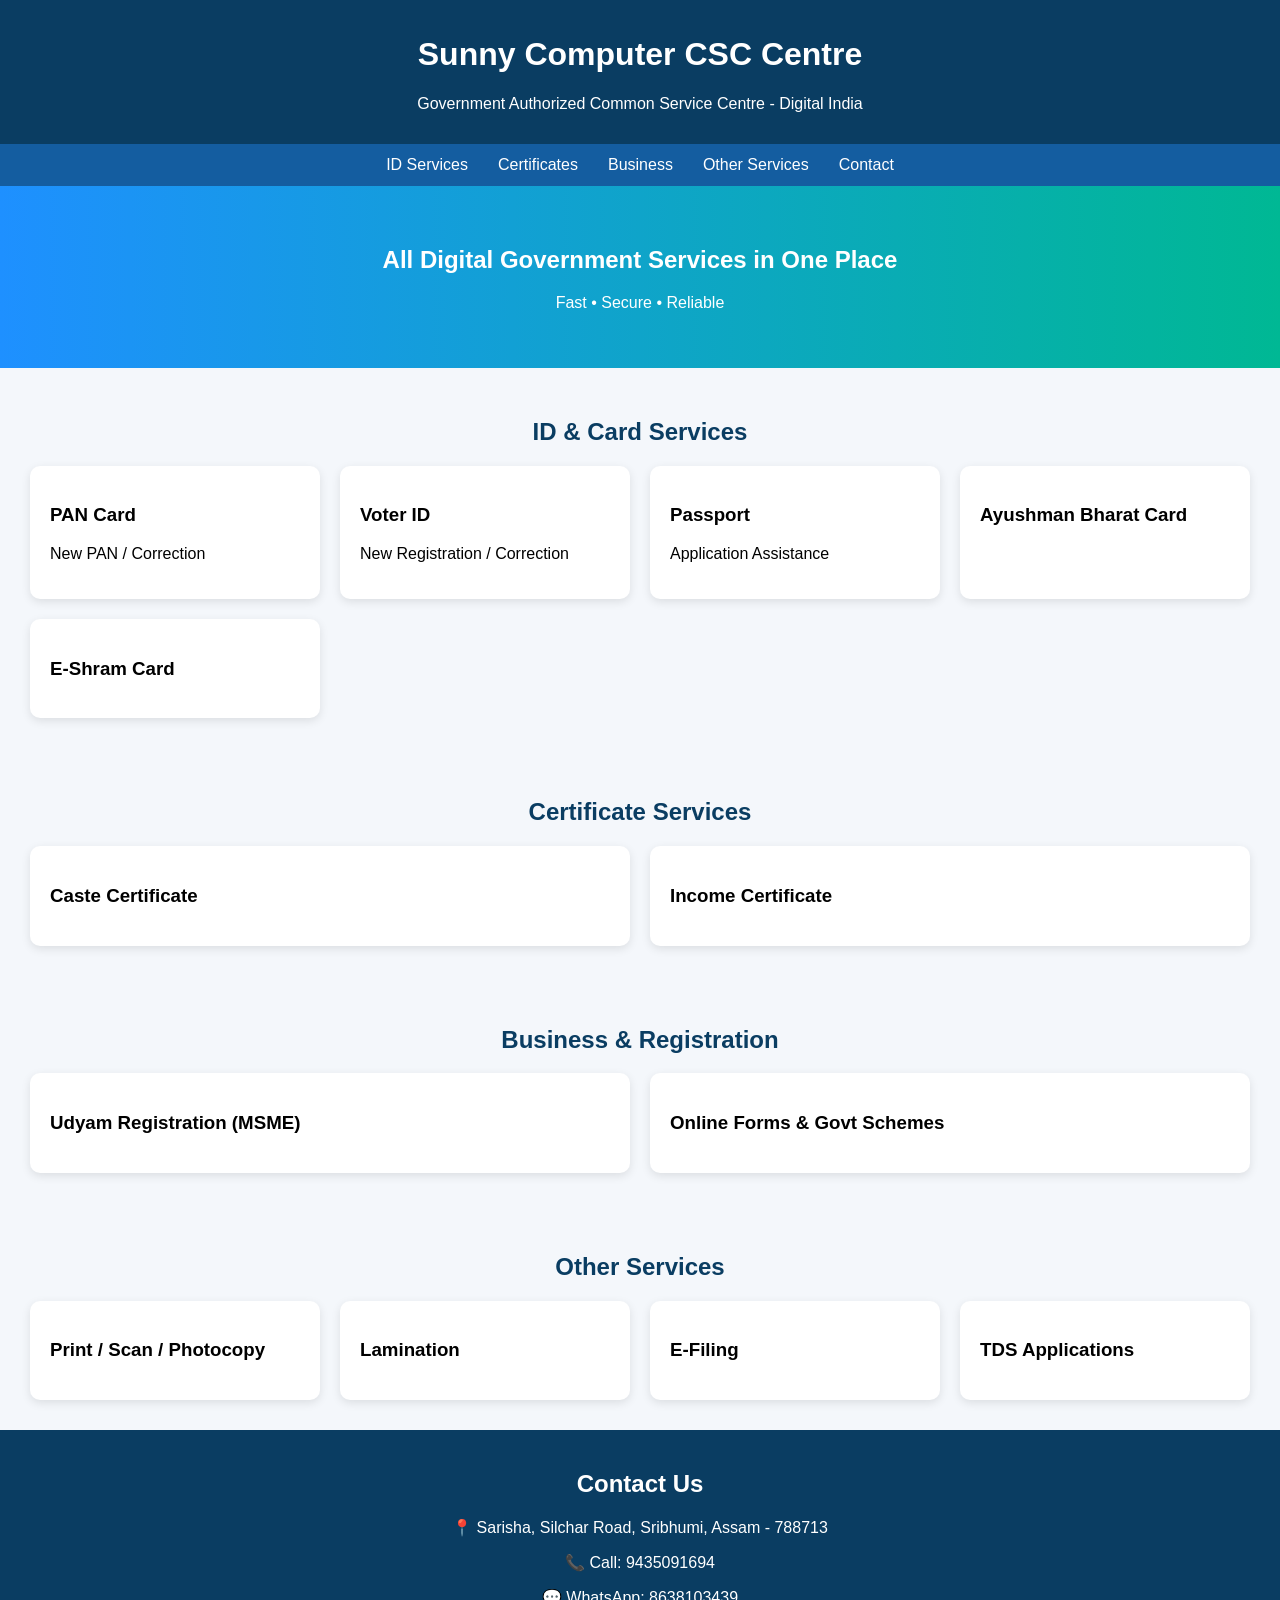
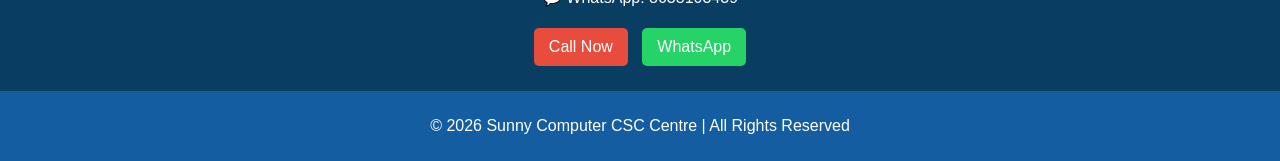
==== index.html @ 50402d17 "Create index.html" ====
<!DOCTYPE html>
<html lang="en">
<head>
<meta charset="UTF-8">
<meta name="viewport" content="width=device-width, initial-scale=1.0">
<title>Sunny Computer CSC Centre</title>

<style>
body {
    margin:0;
    font-family: Arial, sans-serif;
    background:#f4f7fb;
}

/* Header */
header {
    background:#0a3d62;
    color:white;
    text-align:center;
    padding:15px;
}

/* Navbar */
nav {
    background:#145da0;
    display:flex;
    justify-content:center;
    flex-wrap:wrap;
}
nav a {
    color:white;
    padding:12px 15px;
    text-decoration:none;
}
nav a:hover {
    background:#0a3d62;
}

/* Hero */
.hero {
    background:linear-gradient(to right,#1e90ff,#00b894);
    color:white;
    text-align:center;
    padding:40px;
}

/* Section */
.section {
    padding:30px;
}
.section h2 {
    text-align:center;
    color:#0a3d62;
}

/* Cards */
.services {
    display:grid;
    grid-template-columns:repeat(auto-fit,minmax(250px,1fr));
    gap:20px;
}
.card {
    background:white;
    padding:20px;
    border-radius:10px;
    box-shadow:0 3px 10px rgba(0,0,0,0.1);
}

/* Contact */
.contact {
    background:#0a3d62;
    color:white;
    text-align:center;
    padding:20px;
}

/* Buttons */
.btn {
    display:inline-block;
    padding:10px 15px;
    margin:5px;
    border-radius:5px;
    text-decoration:none;
    color:white;
}
.call {background:#e74c3c;}
.whatsapp {background:#25d366;}

/* Footer */
footer {
    background:#145da0;
    color:white;
    text-align:center;
    padding:10px;
}
</style>
</head>

<body>

<header>
<h1>Sunny Computer CSC Centre</h1>
<p>Government Authorized Common Service Centre - Digital India</p>
</header>

<nav>
<a href="#id">ID Services</a>
<a href="#cert">Certificates</a>
<a href="#business">Business</a>
<a href="#other">Other Services</a>
<a href="#contact">Contact</a>
</nav>

<div class="hero">
<h2>All Digital Government Services in One Place</h2>
<p>Fast • Secure • Reliable</p>
</div>

<!-- ID SERVICES -->
<div class="section" id="id">
<h2>ID & Card Services</h2>
<div class="services">

<div class="card">
<h3>PAN Card</h3>
<p>New PAN / Correction</p>
</div>

<div class="card">
<h3>Voter ID</h3>
<p>New Registration / Correction</p>
</div>

<div class="card">
<h3>Passport</h3>
<p>Application Assistance</p>
</div>

<div class="card">
<h3>Ayushman Bharat Card</h3>
</div>

<div class="card">
<h3>E-Shram Card</h3>
</div>

</div>
</div>

<!-- CERTIFICATES -->
<div class="section" id="cert">
<h2>Certificate Services</h2>
<div class="services">

<div class="card">
<h3>Caste Certificate</h3>
</div>

<div class="card">
<h3>Income Certificate</h3>
</div>

</div>
</div>

<!-- BUSINESS -->
<div class="section" id="business">
<h2>Business & Registration</h2>
<div class="services">

<div class="card">
<h3>Udyam Registration (MSME)</h3>
</div>

<div class="card">
<h3>Online Forms & Govt Schemes</h3>
</div>

</div>
</div>

<!-- OTHER -->
<div class="section" id="other">
<h2>Other Services</h2>
<div class="services">

<div class="card">
<h3>Print / Scan / Photocopy</h3>
</div>

<div class="card">
<h3>Lamination</h3>
</div>

<div class="card">
<h3>E-Filing</h3>
</div>

<div class="card">
<h3>TDS Applications</h3>
</div>

</div>
</div>

<!-- CONTACT -->
<div class="contact" id="contact">
<h2>Contact Us</h2>

<p>📍 Sarisha, Silchar Road, Sribhumi, Assam - 788713</p>
<p>📞 Call: 9435091694</p>
<p>💬 WhatsApp: 8638103439</p>

<a href="tel:9435091694" class="btn call">Call Now</a>
<a href="https://wa.me/918638103439" class="btn whatsapp">WhatsApp</a>
</div>

<footer>
<p>© 2026 Sunny Computer CSC Centre | All Rights Reserved</p>
</footer>

</body>
</html>
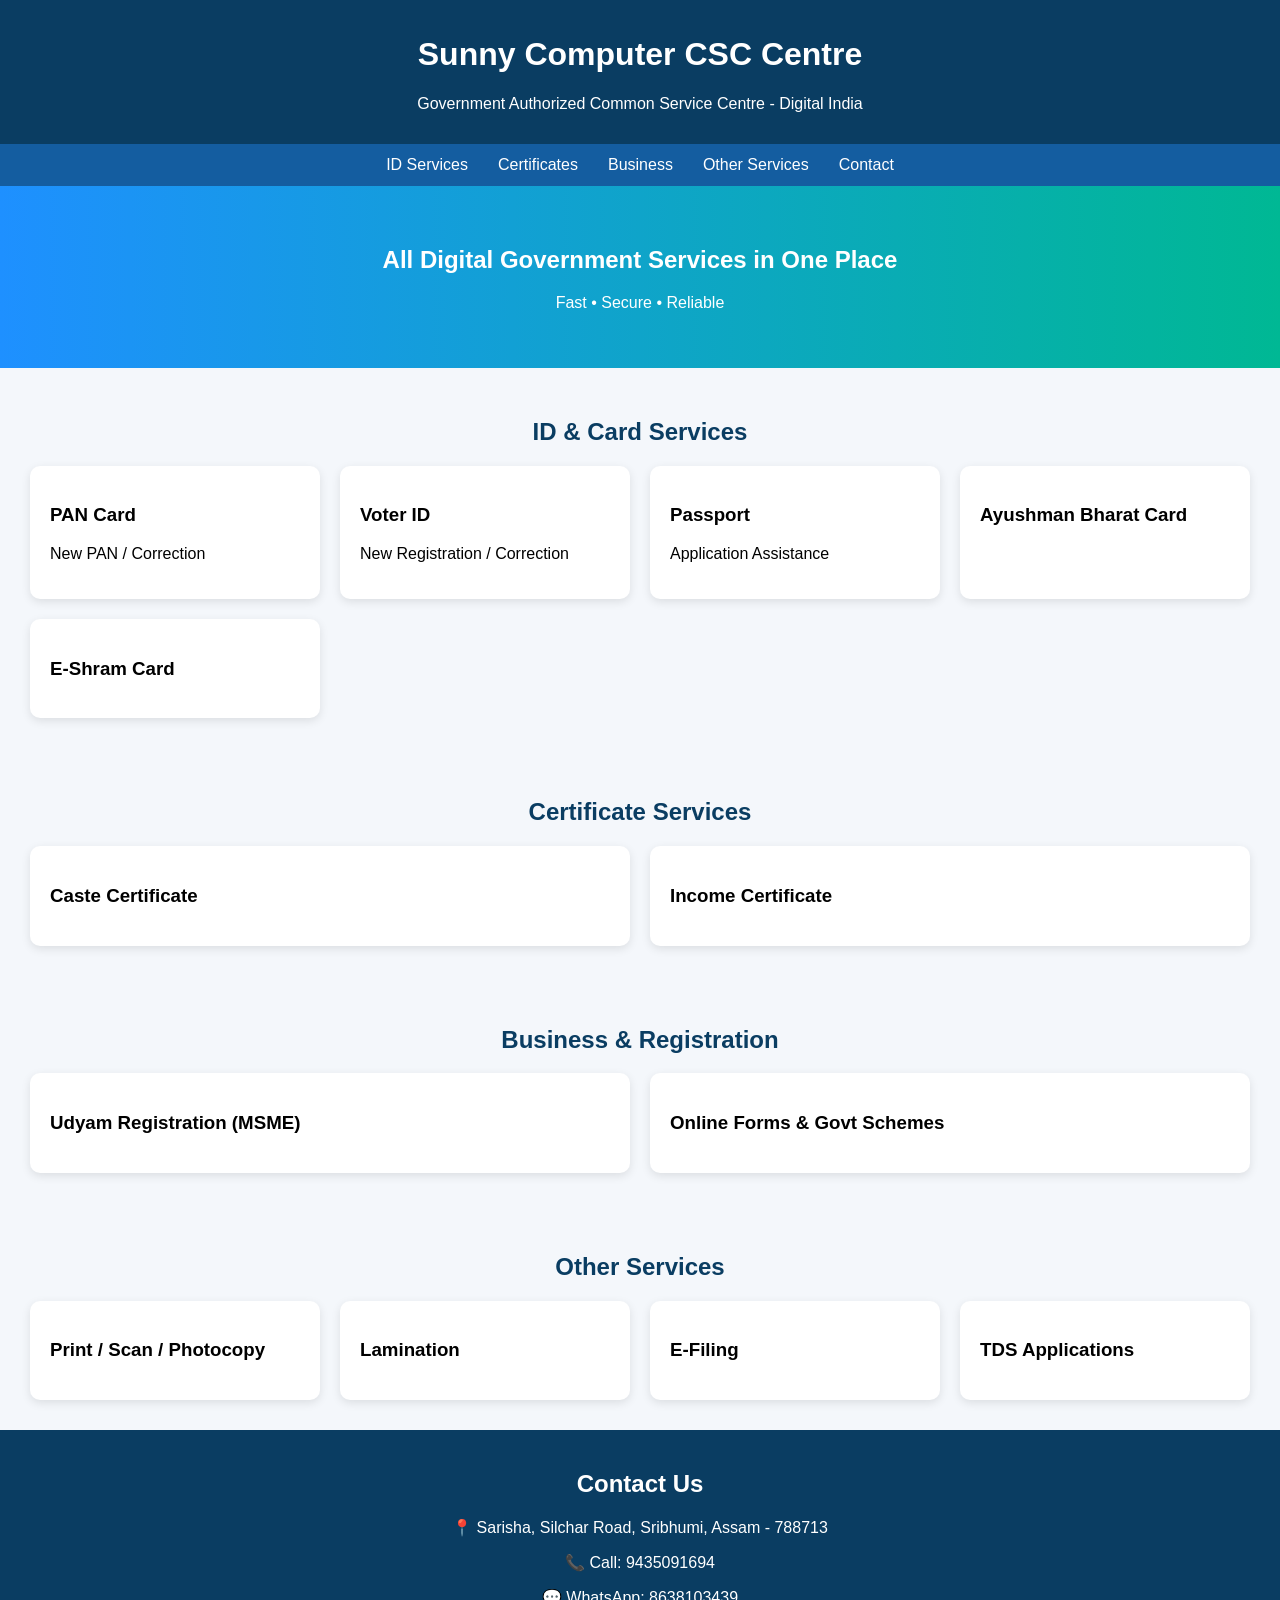
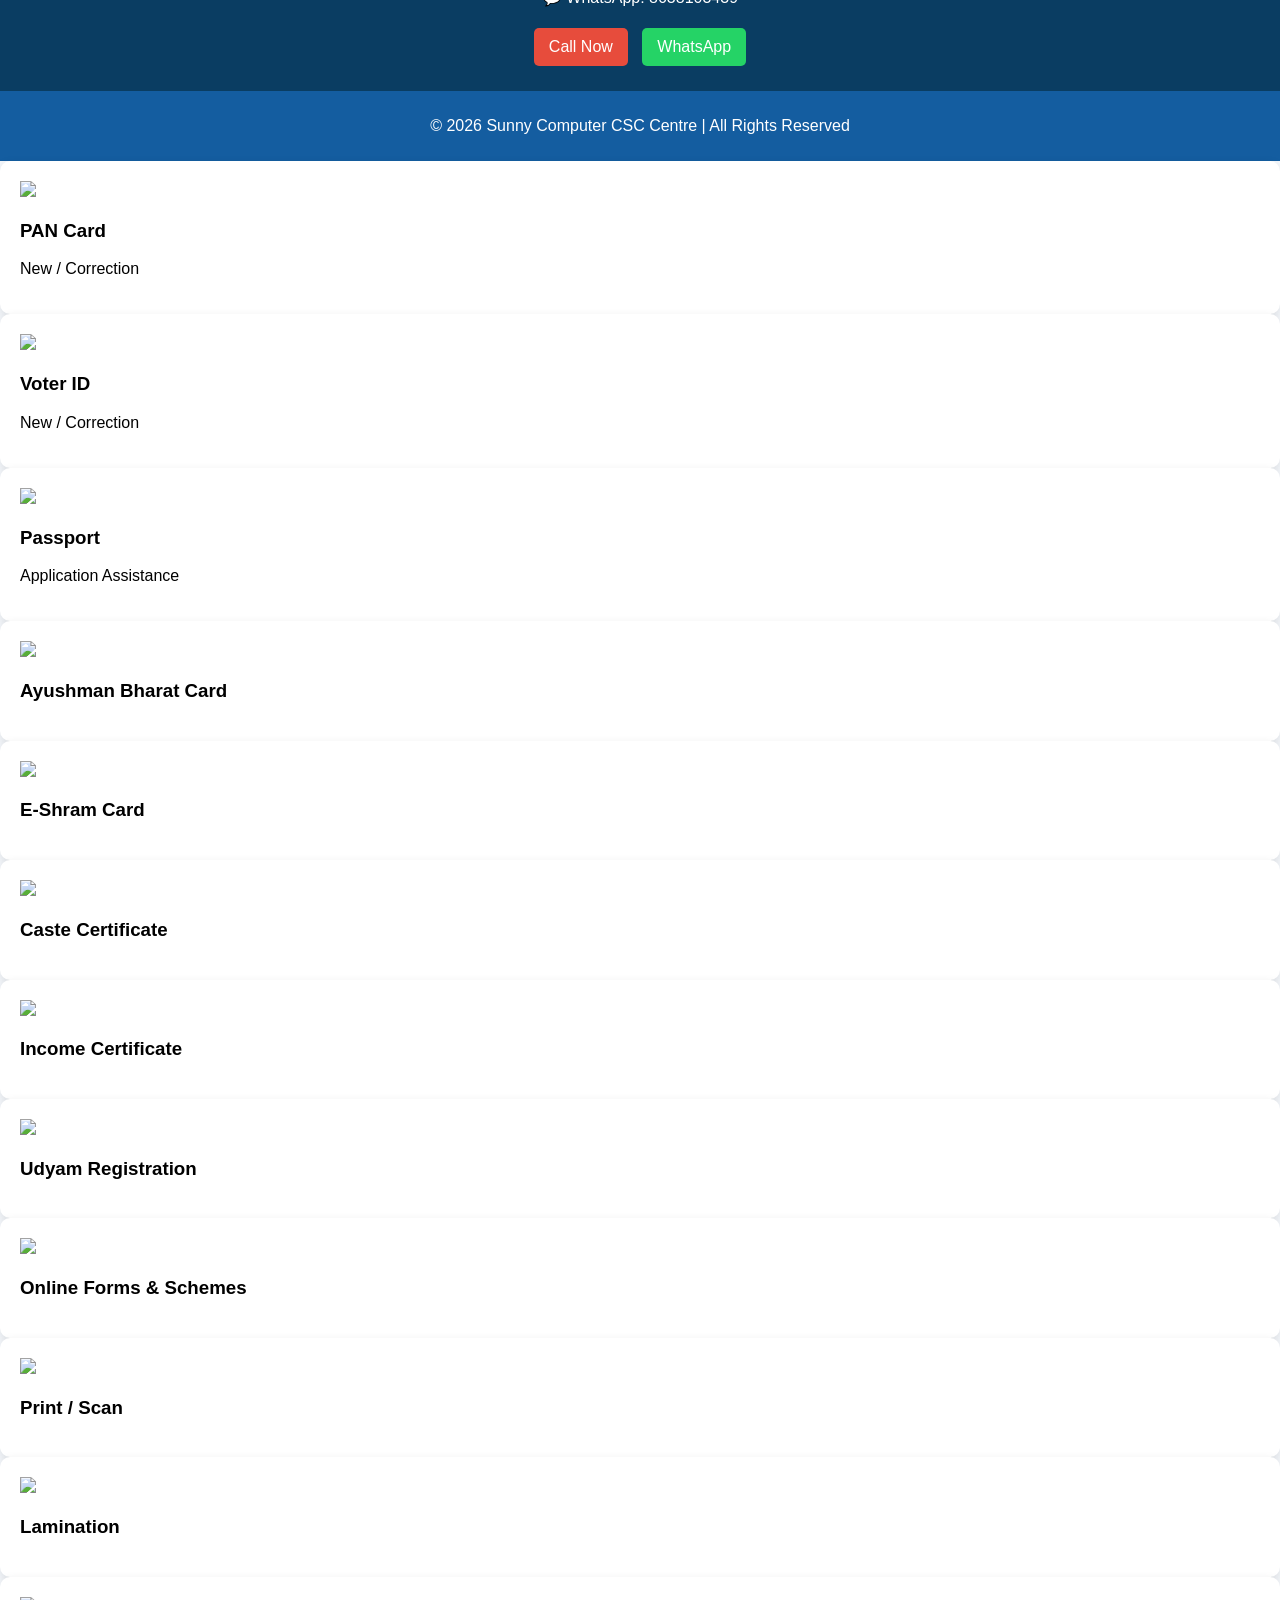
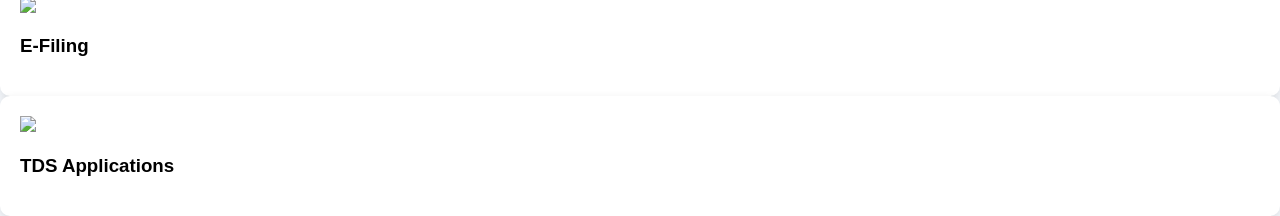
==== commit 137befd3: "Update index.html" ====
--- a/index.html
+++ b/index.html
@@ -221,3 +221,68 @@
 
 </body>
 </html>
+<div class="card">
+    <img src="https://cdn-icons-png.flaticon.com/512/3064/3064197.png" width="60">
+    <h3>PAN Card</h3>
+    <p>New / Correction</p>
+</div>
+
+<div class="card">
+    <img src="https://cdn-icons-png.flaticon.com/512/3135/3135715.png" width="60">
+    <h3>Voter ID</h3>
+    <p>New / Correction</p>
+</div>
+
+<div class="card">
+    <img src="https://cdn-icons-png.flaticon.com/512/747/747310.png" width="60">
+    <h3>Passport</h3>
+    <p>Application Assistance</p>
+</div>
+
+<div class="card">
+    <img src="https://cdn-icons-png.flaticon.com/512/4320/4320337.png" width="60">
+    <h3>Ayushman Bharat Card</h3>
+</div>
+
+<div class="card">
+    <img src="https://cdn-icons-png.flaticon.com/512/2920/2920277.png" width="60">
+    <h3>E-Shram Card</h3>
+</div>
+<div class="card">
+    <img src="https://cdn-icons-png.flaticon.com/512/3135/3135755.png" width="60">
+    <h3>Caste Certificate</h3>
+</div>
+
+<div class="card">
+    <img src="https://cdn-icons-png.flaticon.com/512/3135/3135768.png" width="60">
+    <h3>Income Certificate</h3>
+</div>
+<div class="card">
+    <img src="https://cdn-icons-png.flaticon.com/512/3135/3135692.png" width="60">
+    <h3>Udyam Registration</h3>
+</div>
+
+<div class="card">
+    <img src="https://cdn-icons-png.flaticon.com/512/1828/1828919.png" width="60">
+    <h3>Online Forms & Schemes</h3>
+</div>
+<div class="card">
+    <img src="https://cdn-icons-png.flaticon.com/512/3022/3022253.png" width="60">
+    <h3>Print / Scan</h3>
+</div>
+
+<div class="card">
+    <img src="https://cdn-icons-png.flaticon.com/512/1041/1041870.png" width="60">
+    <h3>Lamination</h3>
+</div>
+
+<div class="card">
+    <img src="https://cdn-icons-png.flaticon.com/512/833/833314.png" width="60">
+    <h3>E-Filing</h3>
+</div>
+
+<div class="card">
+    <img src="https://cdn-icons-png.flaticon.com/512/3135/3135679.png" width="60">
+    <h3>TDS Applications</h3>
+</div>
+
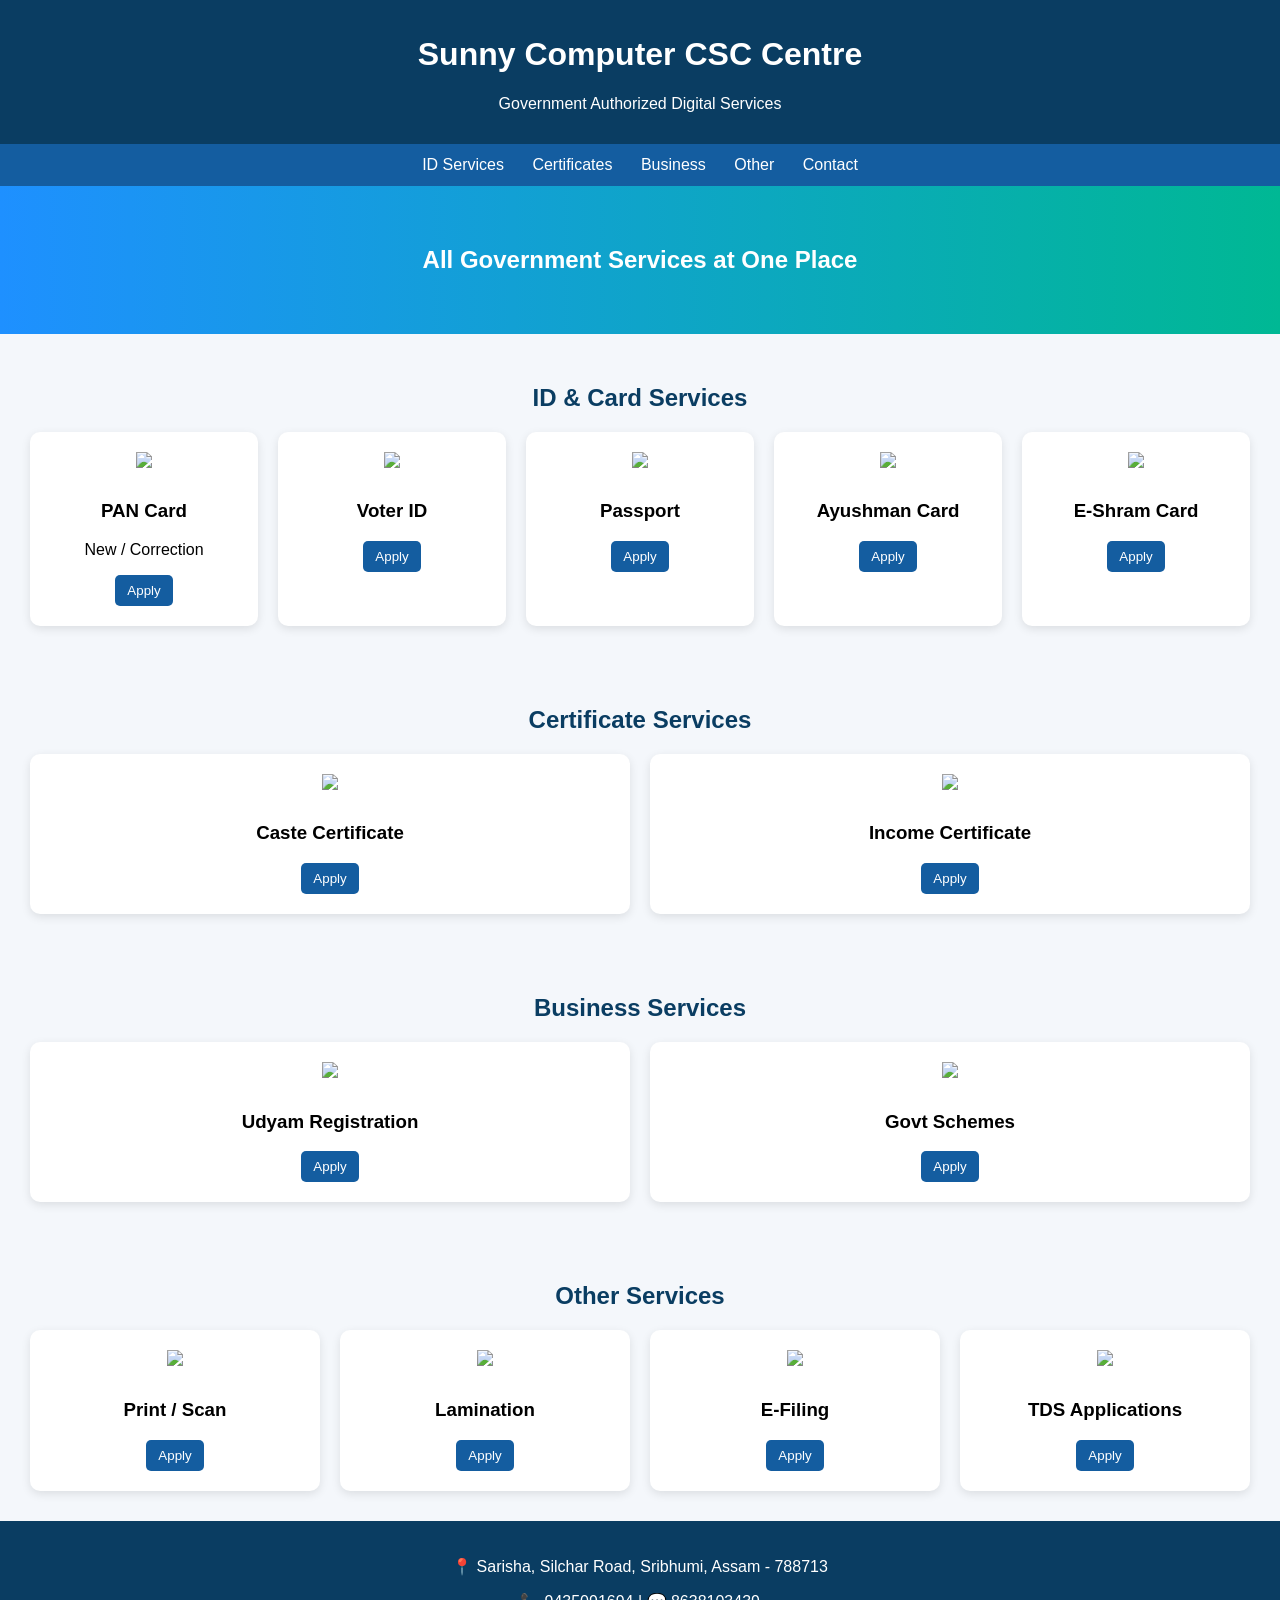
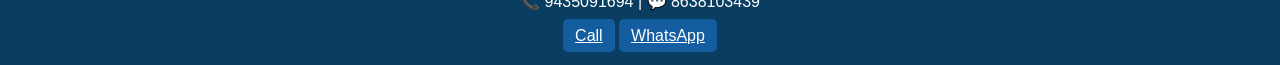
==== commit 221836d0: "Create index.html" ====
--- a/index.html
+++ b/index.html
@@ -6,67 +6,48 @@
 <title>Sunny Computer CSC Centre</title>
 
 <style>
-body {
-    margin:0;
-    font-family: Arial, sans-serif;
-    background:#f4f7fb;
-}
-
-/* Header */
-header {
-    background:#0a3d62;
-    color:white;
-    text-align:center;
-    padding:15px;
-}
-
-/* Navbar */
-nav {
-    background:#145da0;
-    display:flex;
-    justify-content:center;
-    flex-wrap:wrap;
-}
-nav a {
-    color:white;
-    padding:12px 15px;
-    text-decoration:none;
-}
-nav a:hover {
-    background:#0a3d62;
-}
-
-/* Hero */
+body {margin:0; font-family:Arial; background:#f4f7fb;}
+header {background:#0a3d62; color:white; text-align:center; padding:15px;}
+nav {background:#145da0; text-align:center;}
+nav a {color:white; padding:12px; display:inline-block; text-decoration:none;}
+nav a:hover {background:#0a3d62;}
+
 .hero {
     background:linear-gradient(to right,#1e90ff,#00b894);
-    color:white;
-    text-align:center;
-    padding:40px;
-}
-
-/* Section */
-.section {
-    padding:30px;
-}
-.section h2 {
-    text-align:center;
-    color:#0a3d62;
-}
-
-/* Cards */
+    color:white; text-align:center; padding:40px;
+}
+
+.section {padding:30px;}
+.section h2 {text-align:center; color:#0a3d62;}
+
 .services {
     display:grid;
-    grid-template-columns:repeat(auto-fit,minmax(250px,1fr));
+    grid-template-columns:repeat(auto-fit,minmax(220px,1fr));
     gap:20px;
 }
+
 .card {
     background:white;
     padding:20px;
     border-radius:10px;
+    text-align:center;
     box-shadow:0 3px 10px rgba(0,0,0,0.1);
 }
 
-/* Contact */
+.card img {
+    width:60px;
+    margin-bottom:10px;
+}
+
+.btn {
+    background:#145da0;
+    color:white;
+    padding:8px 12px;
+    border:none;
+    border-radius:5px;
+    cursor:pointer;
+}
+
 .contact {
     background:#0a3d62;
     color:white;
@@ -74,24 +55,28 @@
     padding:20px;
 }
 
-/* Buttons */
-.btn {
-    display:inline-block;
-    padding:10px 15px;
-    margin:5px;
-    border-radius:5px;
-    text-decoration:none;
-    color:white;
-}
-.call {background:#e74c3c;}
-.whatsapp {background:#25d366;}
-
-/* Footer */
-footer {
-    background:#145da0;
-    color:white;
-    text-align:center;
+/* FORM POPUP */
+.popup {
+    display:none;
+    position:fixed;
+    top:0; left:0;
+    width:100%; height:100%;
+    background:rgba(0,0,0,0.6);
+}
+
+.popup-content {
+    background:white;
+    padding:20px;
+    margin:50px auto;
+    width:90%;
+    max-width:400px;
+    border-radius:10px;
+}
+
+.input {
+    width:100%;
     padding:10px;
+    margin:5px 0;
 }
 </style>
 </head>
@@ -100,20 +85,19 @@
 
 <header>
 <h1>Sunny Computer CSC Centre</h1>
-<p>Government Authorized Common Service Centre - Digital India</p>
+<p>Government Authorized Digital Services</p>
 </header>
 
 <nav>
 <a href="#id">ID Services</a>
 <a href="#cert">Certificates</a>
 <a href="#business">Business</a>
-<a href="#other">Other Services</a>
+<a href="#other">Other</a>
 <a href="#contact">Contact</a>
 </nav>
 
 <div class="hero">
-<h2>All Digital Government Services in One Place</h2>
-<p>Fast • Secure • Reliable</p>
+<h2>All Government Services at One Place</h2>
 </div>
 
 <!-- ID SERVICES -->
@@ -122,26 +106,34 @@
 <div class="services">
 
 <div class="card">
+<img src="https://cdn-icons-png.flaticon.com/512/3064/3064197.png">
 <h3>PAN Card</h3>
-<p>New PAN / Correction</p>
-</div>
-
-<div class="card">
+<p>New / Correction</p>
+<button class="btn" onclick="openForm('PAN Card')">Apply</button>
+</div>
+
+<div class="card">
+<img src="https://cdn-icons-png.flaticon.com/512/3135/3135715.png">
 <h3>Voter ID</h3>
-<p>New Registration / Correction</p>
-</div>
-
-<div class="card">
+<button class="btn" onclick="openForm('Voter ID')">Apply</button>
+</div>
+
+<div class="card">
+<img src="https://cdn-icons-png.flaticon.com/512/747/747310.png">
 <h3>Passport</h3>
-<p>Application Assistance</p>
-</div>
-
-<div class="card">
-<h3>Ayushman Bharat Card</h3>
-</div>
-
-<div class="card">
+<button class="btn" onclick="openForm('Passport')">Apply</button>
+</div>
+
+<div class="card">
+<img src="https://cdn-icons-png.flaticon.com/512/4320/4320337.png">
+<h3>Ayushman Card</h3>
+<button class="btn" onclick="openForm('Ayushman Card')">Apply</button>
+</div>
+
+<div class="card">
+<img src="https://cdn-icons-png.flaticon.com/512/2920/2920277.png">
 <h3>E-Shram Card</h3>
+<button class="btn" onclick="openForm('E-Shram Card')">Apply</button>
 </div>
 
 </div>
@@ -153,11 +145,15 @@
 <div class="services">
 
 <div class="card">
+<img src="https://cdn-icons-png.flaticon.com/512/3135/3135755.png">
 <h3>Caste Certificate</h3>
-</div>
-
-<div class="card">
+<button class="btn" onclick="openForm('Caste Certificate')">Apply</button>
+</div>
+
+<div class="card">
+<img src="https://cdn-icons-png.flaticon.com/512/3135/3135768.png">
 <h3>Income Certificate</h3>
+<button class="btn" onclick="openForm('Income Certificate')">Apply</button>
 </div>
 
 </div>
@@ -165,15 +161,19 @@
 
 <!-- BUSINESS -->
 <div class="section" id="business">
-<h2>Business & Registration</h2>
-<div class="services">
-
-<div class="card">
-<h3>Udyam Registration (MSME)</h3>
-</div>
-
-<div class="card">
-<h3>Online Forms & Govt Schemes</h3>
+<h2>Business Services</h2>
+<div class="services">
+
+<div class="card">
+<img src="https://cdn-icons-png.flaticon.com/512/3135/3135692.png">
+<h3>Udyam Registration</h3>
+<button class="btn" onclick="openForm('Udyam Registration')">Apply</button>
+</div>
+
+<div class="card">
+<img src="https://cdn-icons-png.flaticon.com/512/1828/1828919.png">
+<h3>Govt Schemes</h3>
+<button class="btn" onclick="openForm('Govt Schemes')">Apply</button>
 </div>
 
 </div>
@@ -185,19 +185,27 @@
 <div class="services">
 
 <div class="card">
-<h3>Print / Scan / Photocopy</h3>
-</div>
-
-<div class="card">
+<img src="https://cdn-icons-png.flaticon.com/512/3022/3022253.png">
+<h3>Print / Scan</h3>
+<button class="btn" onclick="openForm('Print / Scan')">Apply</button>
+</div>
+
+<div class="card">
+<img src="https://cdn-icons-png.flaticon.com/512/1041/1041870.png">
 <h3>Lamination</h3>
-</div>
-
-<div class="card">
+<button class="btn" onclick="openForm('Lamination')">Apply</button>
+</div>
+
+<div class="card">
+<img src="https://cdn-icons-png.flaticon.com/512/833/833314.png">
 <h3>E-Filing</h3>
-</div>
-
-<div class="card">
+<button class="btn" onclick="openForm('E-Filing')">Apply</button>
+</div>
+
+<div class="card">
+<img src="https://cdn-icons-png.flaticon.com/512/3135/3135679.png">
 <h3>TDS Applications</h3>
+<button class="btn" onclick="openForm('TDS Applications')">Apply</button>
 </div>
 
 </div>
@@ -205,84 +213,58 @@
 
 <!-- CONTACT -->
 <div class="contact" id="contact">
-<h2>Contact Us</h2>
-
 <p>📍 Sarisha, Silchar Road, Sribhumi, Assam - 788713</p>
-<p>📞 Call: 9435091694</p>
-<p>💬 WhatsApp: 8638103439</p>
-
-<a href="tel:9435091694" class="btn call">Call Now</a>
-<a href="https://wa.me/918638103439" class="btn whatsapp">WhatsApp</a>
-</div>
-
-<footer>
-<p>© 2026 Sunny Computer CSC Centre | All Rights Reserved</p>
-</footer>
+<p>📞 9435091694 | 💬 8638103439</p>
+<a href="tel:9435091694" class="btn">Call</a>
+<a href="https://wa.me/918638103439" class="btn">WhatsApp</a>
+</div>
+
+<!-- FORM POPUP -->
+<div class="popup" id="popup">
+<div class="popup-content">
+
+<h3>Apply Service</h3>
+
+<input type="text" id="name" placeholder="Full Name" class="input">
+<input type="tel" id="mobile" placeholder="Mobile Number" class="input">
+<input type="text" id="selectedService" class="input" readonly>
+
+<textarea id="desc" placeholder="Details" class="input"></textarea>
+
+<button class="btn" onclick="submitForm()">Submit</button>
+<button onclick="closeForm()">Close</button>
+
+<p id="msg"></p>
+
+</div>
+</div>
+
+<script>
+function openForm(service){
+    document.getElementById("popup").style.display="block";
+    document.getElementById("selectedService").value=service;
+}
+
+function closeForm(){
+    document.getElementById("popup").style.display="none";
+}
+
+function submitForm(){
+    let name=document.getElementById("name").value;
+    let mobile=document.getElementById("mobile").value;
+    let service=document.getElementById("selectedService").value;
+
+    let msg=`New Customer:
+Name: ${name}
+Mobile: ${mobile}
+Service: ${service}`;
+
+    // WhatsApp direct send
+    window.open(`https://wa.me/919435091694?text=${encodeURIComponent(msg)}`);
+
+    document.getElementById("msg").innerHTML="✅ Sent Successfully!";
+}
+</script>
 
 </body>
 </html>
-<div class="card">
-    <img src="https://cdn-icons-png.flaticon.com/512/3064/3064197.png" width="60">
-    <h3>PAN Card</h3>
-    <p>New / Correction</p>
-</div>
-
-<div class="card">
-    <img src="https://cdn-icons-png.flaticon.com/512/3135/3135715.png" width="60">
-    <h3>Voter ID</h3>
-    <p>New / Correction</p>
-</div>
-
-<div class="card">
-    <img src="https://cdn-icons-png.flaticon.com/512/747/747310.png" width="60">
-    <h3>Passport</h3>
-    <p>Application Assistance</p>
-</div>
-
-<div class="card">
-    <img src="https://cdn-icons-png.flaticon.com/512/4320/4320337.png" width="60">
-    <h3>Ayushman Bharat Card</h3>
-</div>
-
-<div class="card">
-    <img src="https://cdn-icons-png.flaticon.com/512/2920/2920277.png" width="60">
-    <h3>E-Shram Card</h3>
-</div>
-<div class="card">
-    <img src="https://cdn-icons-png.flaticon.com/512/3135/3135755.png" width="60">
-    <h3>Caste Certificate</h3>
-</div>
-
-<div class="card">
-    <img src="https://cdn-icons-png.flaticon.com/512/3135/3135768.png" width="60">
-    <h3>Income Certificate</h3>
-</div>
-<div class="card">
-    <img src="https://cdn-icons-png.flaticon.com/512/3135/3135692.png" width="60">
-    <h3>Udyam Registration</h3>
-</div>
-
-<div class="card">
-    <img src="https://cdn-icons-png.flaticon.com/512/1828/1828919.png" width="60">
-    <h3>Online Forms & Schemes</h3>
-</div>
-<div class="card">
-    <img src="https://cdn-icons-png.flaticon.com/512/3022/3022253.png" width="60">
-    <h3>Print / Scan</h3>
-</div>
-
-<div class="card">
-    <img src="https://cdn-icons-png.flaticon.com/512/1041/1041870.png" width="60">
-    <h3>Lamination</h3>
-</div>
-
-<div class="card">
-    <img src="https://cdn-icons-png.flaticon.com/512/833/833314.png" width="60">
-    <h3>E-Filing</h3>
-</div>
-
-<div class="card">
-    <img src="https://cdn-icons-png.flaticon.com/512/3135/3135679.png" width="60">
-    <h3>TDS Applications</h3>
-</div>
-
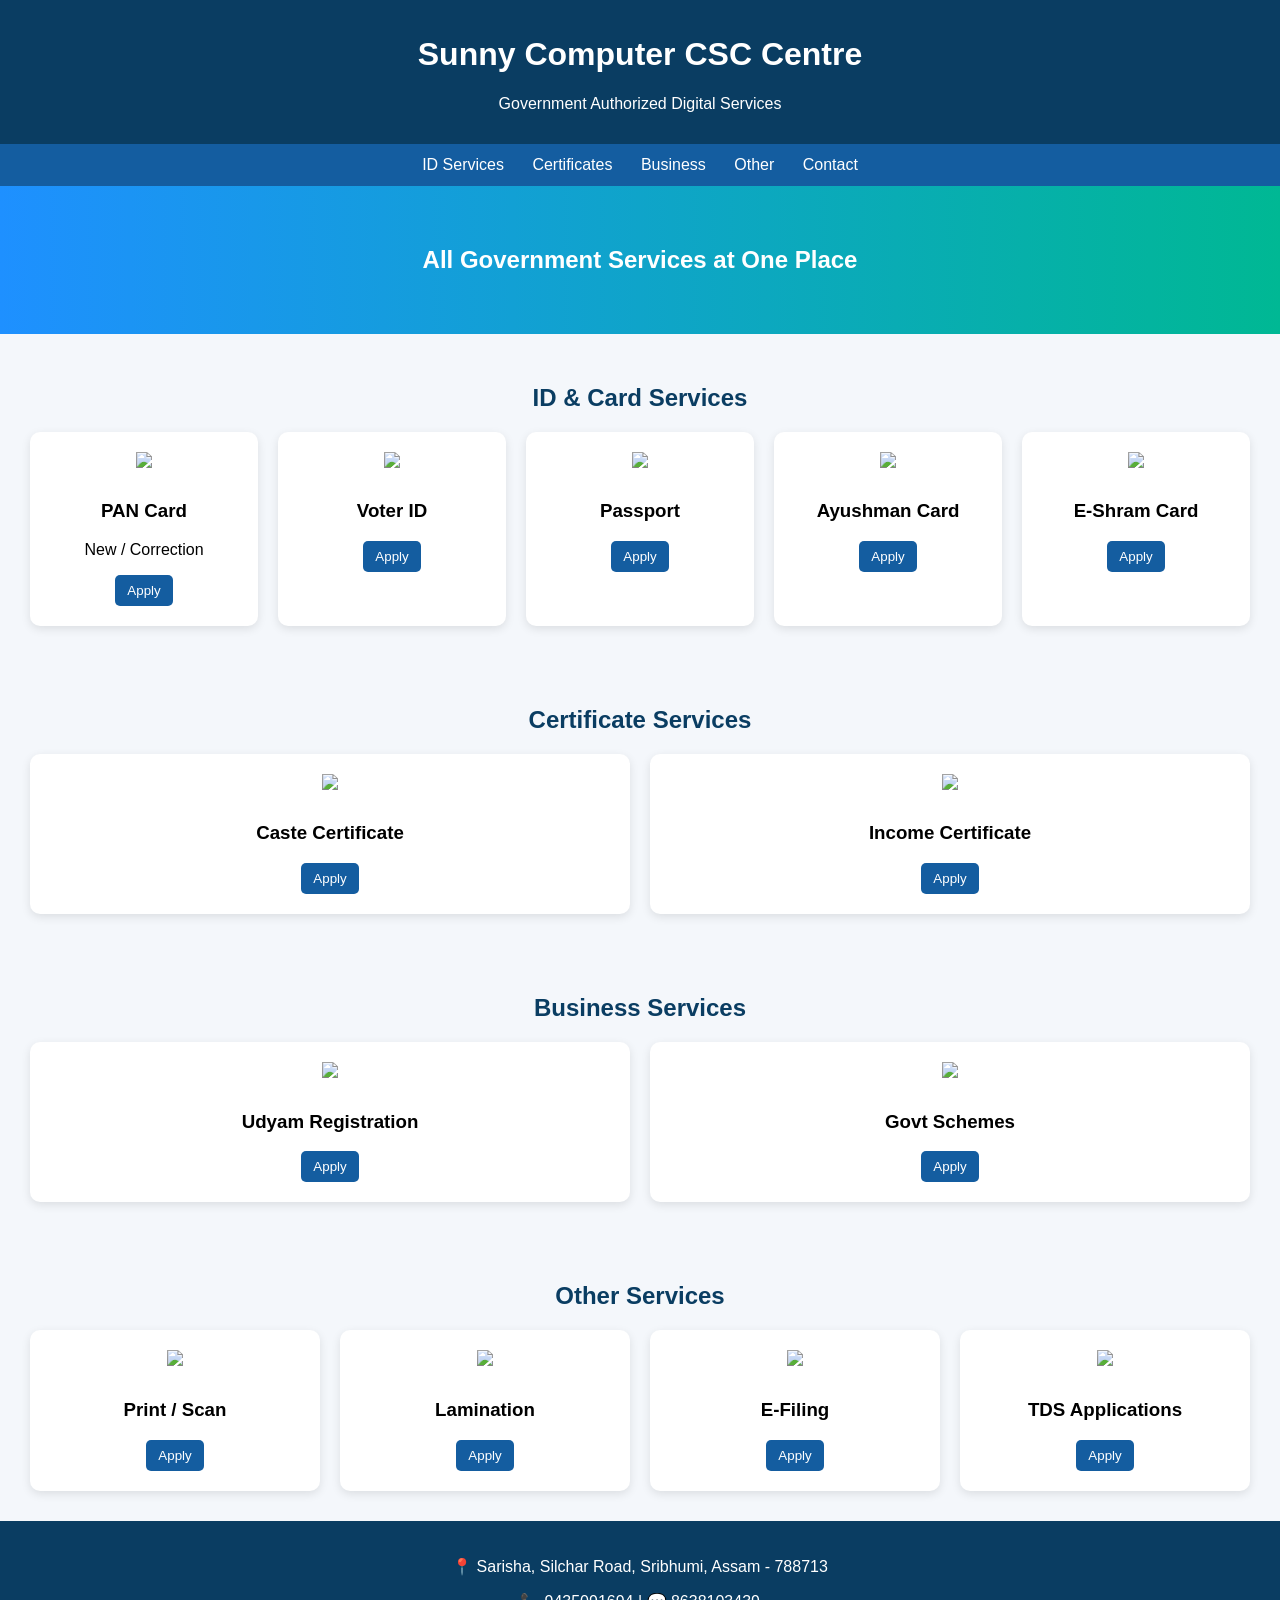
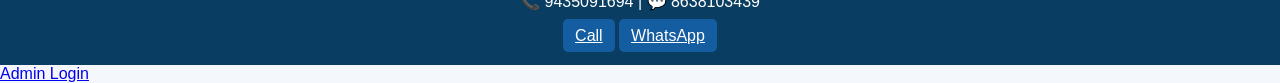
==== commit 35e8d0cd: "Update index.html" ====
--- a/index.html
+++ b/index.html
@@ -268,3 +268,9 @@
 
 </body>
 </html>
+<a href="login.html">Admin Login</a>
+</footer>
+
+<script src="script.js"></script>
+</body>
+</html>
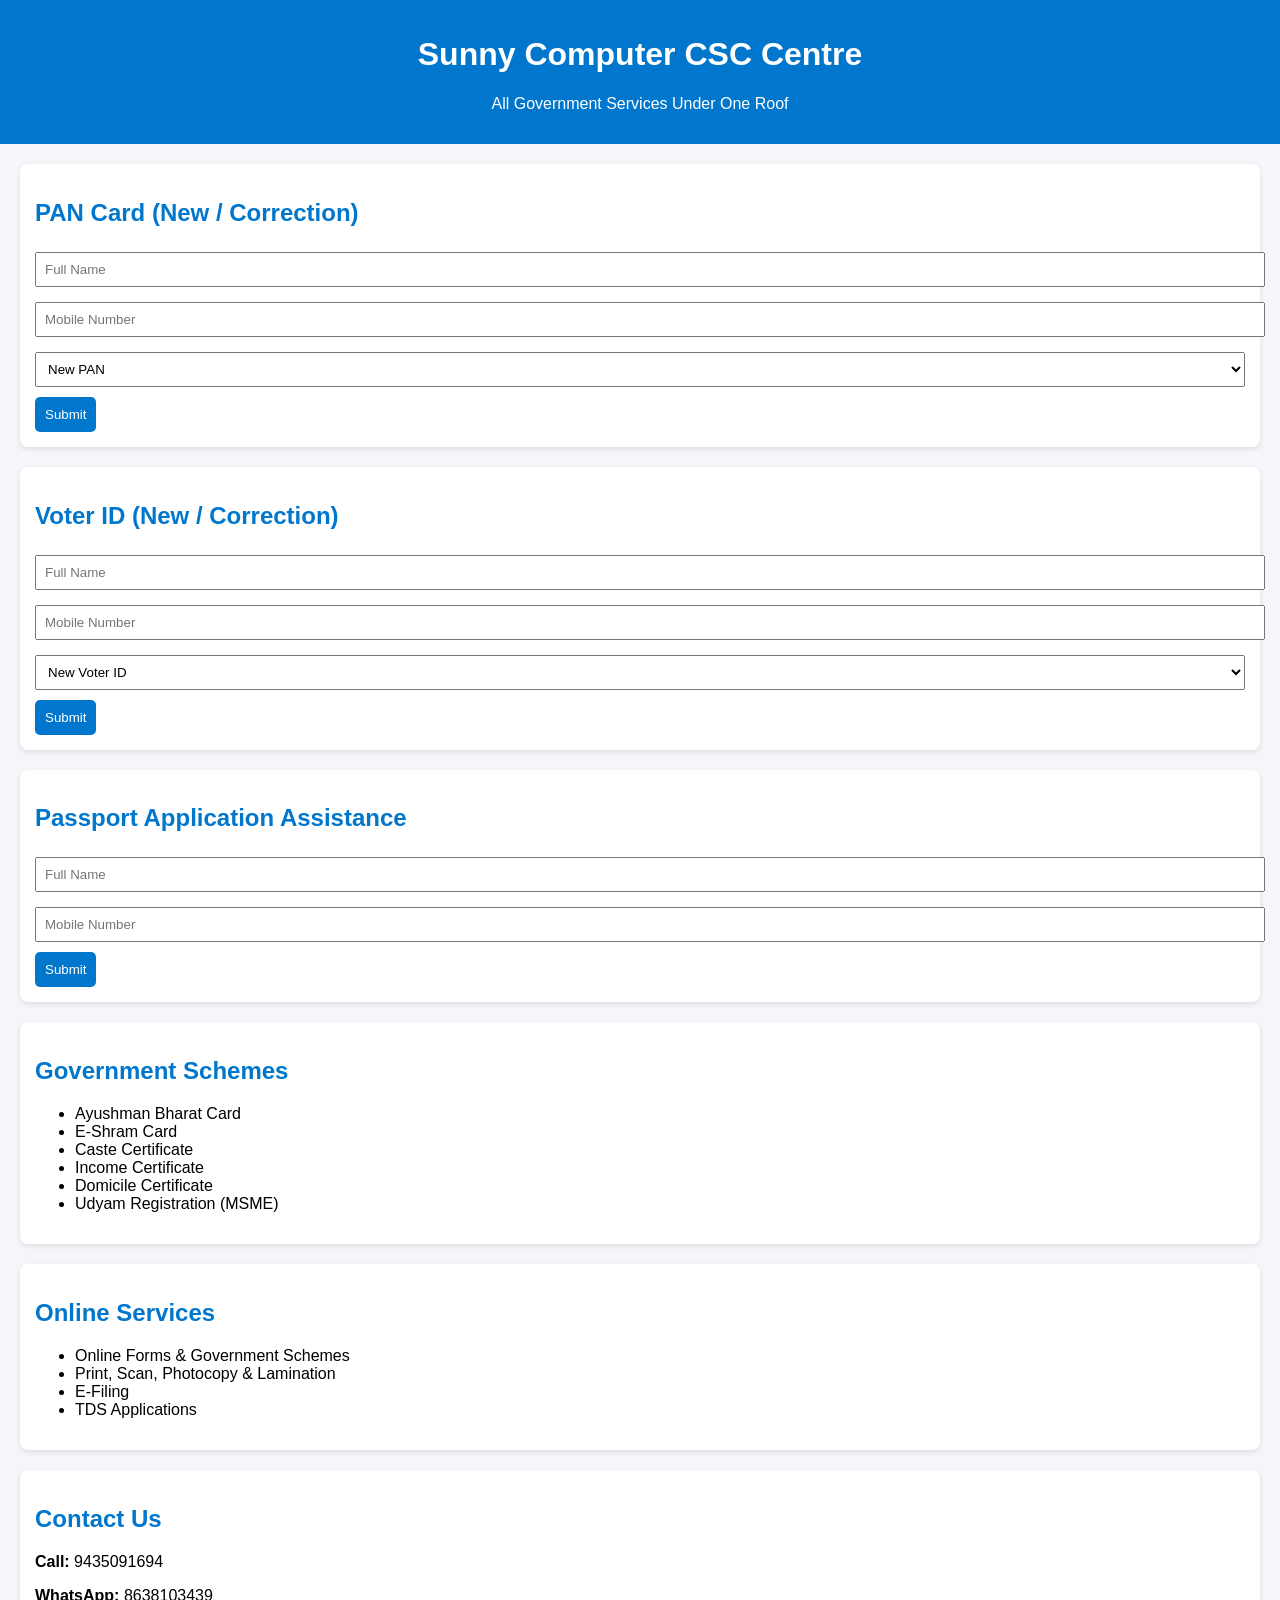
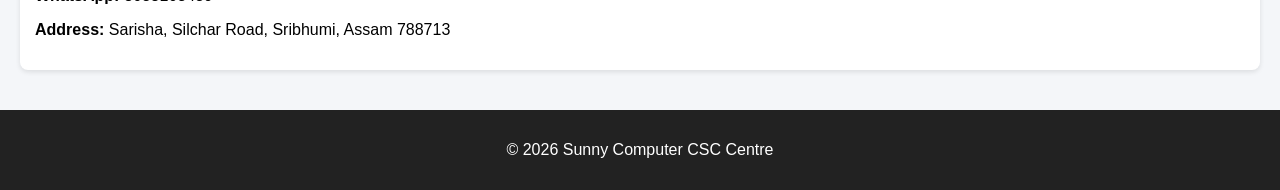
==== commit 1717489b: "Update index.html" ====
--- a/index.html
+++ b/index.html
@@ -6,271 +6,139 @@
 <title>Sunny Computer CSC Centre</title>
 
 <style>
-body {margin:0; font-family:Arial; background:#f4f7fb;}
-header {background:#0a3d62; color:white; text-align:center; padding:15px;}
-nav {background:#145da0; text-align:center;}
-nav a {color:white; padding:12px; display:inline-block; text-decoration:none;}
-nav a:hover {background:#0a3d62;}
+    body {
+        font-family: Arial, sans-serif;
+        margin: 0;
+        background: #f4f6f9;
+    }
+    header {
+        background: #0077cc;
+        color: white;
+        padding: 15px;
+        text-align: center;
+    }
+    .container {
+        padding: 20px;
+    }
+    .section {
+        background: white;
+        margin-bottom: 20px;
+        padding: 15px;
+        border-radius: 8px;
+        box-shadow: 0 2px 5px rgba(0,0,0,0.1);
+    }
+    h2 {
+        color: #0077cc;
+    }
+    input, select {
+        width: 100%;
+        padding: 8px;
+        margin: 5px 0 10px;
+    }
+    button {
+        background: #0077cc;
+        color: white;
+        padding: 10px;
+        border: none;
+        cursor: pointer;
+        border-radius: 5px;
+    }
+    button:hover {
+        background: #005fa3;
+    }
+    footer {
+        background: #222;
+        color: white;
+        text-align: center;
+        padding: 15px;
+    }
+</style>
 
-.hero {
-    background:linear-gradient(to right,#1e90ff,#00b894);
-    color:white; text-align:center; padding:40px;
-}
-
-.section {padding:30px;}
-.section h2 {text-align:center; color:#0a3d62;}
-
-.services {
-    display:grid;
-    grid-template-columns:repeat(auto-fit,minmax(220px,1fr));
-    gap:20px;
-}
-
-.card {
-    background:white;
-    padding:20px;
-    border-radius:10px;
-    text-align:center;
-    box-shadow:0 3px 10px rgba(0,0,0,0.1);
-}
-
-.card img {
-    width:60px;
-    margin-bottom:10px;
-}
-
-.btn {
-    background:#145da0;
-    color:white;
-    padding:8px 12px;
-    border:none;
-    border-radius:5px;
-    cursor:pointer;
-}
-
-.contact {
-    background:#0a3d62;
-    color:white;
-    text-align:center;
-    padding:20px;
-}
-
-/* FORM POPUP */
-.popup {
-    display:none;
-    position:fixed;
-    top:0; left:0;
-    width:100%; height:100%;
-    background:rgba(0,0,0,0.6);
-}
-
-.popup-content {
-    background:white;
-    padding:20px;
-    margin:50px auto;
-    width:90%;
-    max-width:400px;
-    border-radius:10px;
-}
-
-.input {
-    width:100%;
-    padding:10px;
-    margin:5px 0;
-}
-</style>
 </head>
-
 <body>
 
 <header>
-<h1>Sunny Computer CSC Centre</h1>
-<p>Government Authorized Digital Services</p>
+    <h1>Sunny Computer CSC Centre</h1>
+    <p>All Government Services Under One Roof</p>
 </header>
 
-<nav>
-<a href="#id">ID Services</a>
-<a href="#cert">Certificates</a>
-<a href="#business">Business</a>
-<a href="#other">Other</a>
-<a href="#contact">Contact</a>
-</nav>
+<div class="container">
 
-<div class="hero">
-<h2>All Government Services at One Place</h2>
+    <!-- PAN Card -->
+    <div class="section">
+        <h2>PAN Card (New / Correction)</h2>
+        <form>
+            <input type="text" placeholder="Full Name" required>
+            <input type="text" placeholder="Mobile Number" required>
+            <select>
+                <option>New PAN</option>
+                <option>Correction</option>
+            </select>
+            <button type="submit">Submit</button>
+        </form>
+    </div>
+
+    <!-- Voter ID -->
+    <div class="section">
+        <h2>Voter ID (New / Correction)</h2>
+        <form>
+            <input type="text" placeholder="Full Name" required>
+            <input type="text" placeholder="Mobile Number" required>
+            <select>
+                <option>New Voter ID</option>
+                <option>Correction</option>
+            </select>
+            <button type="submit">Submit</button>
+        </form>
+    </div>
+
+    <!-- Passport -->
+    <div class="section">
+        <h2>Passport Application Assistance</h2>
+        <form>
+            <input type="text" placeholder="Full Name" required>
+            <input type="text" placeholder="Mobile Number" required>
+            <button type="submit">Submit</button>
+        </form>
+    </div>
+
+    <!-- Government Schemes -->
+    <div class="section">
+        <h2>Government Schemes</h2>
+        <ul>
+            <li>Ayushman Bharat Card</li>
+            <li>E-Shram Card</li>
+            <li>Caste Certificate</li>
+            <li>Income Certificate</li>
+            <li>Domicile Certificate</li>
+            <li>Udyam Registration (MSME)</li>
+        </ul>
+    </div>
+
+    <!-- Online Services -->
+    <div class="section">
+        <h2>Online Services</h2>
+        <ul>
+            <li>Online Forms & Government Schemes</li>
+            <li>Print, Scan, Photocopy & Lamination</li>
+            <li>E-Filing</li>
+            <li>TDS Applications</li>
+        </ul>
+    </div>
+
+    <!-- Contact -->
+    <div class="section">
+        <h2>Contact Us</h2>
+        <p><strong>Call:</strong> 9435091694</p>
+        <p><strong>WhatsApp:</strong> 8638103439</p>
+        <p><strong>Address:</strong> Sarisha, Silchar Road, Sribhumi, Assam 788713</p>
+    </div>
+
 </div>
 
-<!-- ID SERVICES -->
-<div class="section" id="id">
-<h2>ID & Card Services</h2>
-<div class="services">
-
-<div class="card">
-<img src="https://cdn-icons-png.flaticon.com/512/3064/3064197.png">
-<h3>PAN Card</h3>
-<p>New / Correction</p>
-<button class="btn" onclick="openForm('PAN Card')">Apply</button>
-</div>
-
-<div class="card">
-<img src="https://cdn-icons-png.flaticon.com/512/3135/3135715.png">
-<h3>Voter ID</h3>
-<button class="btn" onclick="openForm('Voter ID')">Apply</button>
-</div>
-
-<div class="card">
-<img src="https://cdn-icons-png.flaticon.com/512/747/747310.png">
-<h3>Passport</h3>
-<button class="btn" onclick="openForm('Passport')">Apply</button>
-</div>
-
-<div class="card">
-<img src="https://cdn-icons-png.flaticon.com/512/4320/4320337.png">
-<h3>Ayushman Card</h3>
-<button class="btn" onclick="openForm('Ayushman Card')">Apply</button>
-</div>
-
-<div class="card">
-<img src="https://cdn-icons-png.flaticon.com/512/2920/2920277.png">
-<h3>E-Shram Card</h3>
-<button class="btn" onclick="openForm('E-Shram Card')">Apply</button>
-</div>
-
-</div>
-</div>
-
-<!-- CERTIFICATES -->
-<div class="section" id="cert">
-<h2>Certificate Services</h2>
-<div class="services">
-
-<div class="card">
-<img src="https://cdn-icons-png.flaticon.com/512/3135/3135755.png">
-<h3>Caste Certificate</h3>
-<button class="btn" onclick="openForm('Caste Certificate')">Apply</button>
-</div>
-
-<div class="card">
-<img src="https://cdn-icons-png.flaticon.com/512/3135/3135768.png">
-<h3>Income Certificate</h3>
-<button class="btn" onclick="openForm('Income Certificate')">Apply</button>
-</div>
-
-</div>
-</div>
-
-<!-- BUSINESS -->
-<div class="section" id="business">
-<h2>Business Services</h2>
-<div class="services">
-
-<div class="card">
-<img src="https://cdn-icons-png.flaticon.com/512/3135/3135692.png">
-<h3>Udyam Registration</h3>
-<button class="btn" onclick="openForm('Udyam Registration')">Apply</button>
-</div>
-
-<div class="card">
-<img src="https://cdn-icons-png.flaticon.com/512/1828/1828919.png">
-<h3>Govt Schemes</h3>
-<button class="btn" onclick="openForm('Govt Schemes')">Apply</button>
-</div>
-
-</div>
-</div>
-
-<!-- OTHER -->
-<div class="section" id="other">
-<h2>Other Services</h2>
-<div class="services">
-
-<div class="card">
-<img src="https://cdn-icons-png.flaticon.com/512/3022/3022253.png">
-<h3>Print / Scan</h3>
-<button class="btn" onclick="openForm('Print / Scan')">Apply</button>
-</div>
-
-<div class="card">
-<img src="https://cdn-icons-png.flaticon.com/512/1041/1041870.png">
-<h3>Lamination</h3>
-<button class="btn" onclick="openForm('Lamination')">Apply</button>
-</div>
-
-<div class="card">
-<img src="https://cdn-icons-png.flaticon.com/512/833/833314.png">
-<h3>E-Filing</h3>
-<button class="btn" onclick="openForm('E-Filing')">Apply</button>
-</div>
-
-<div class="card">
-<img src="https://cdn-icons-png.flaticon.com/512/3135/3135679.png">
-<h3>TDS Applications</h3>
-<button class="btn" onclick="openForm('TDS Applications')">Apply</button>
-</div>
-
-</div>
-</div>
-
-<!-- CONTACT -->
-<div class="contact" id="contact">
-<p>📍 Sarisha, Silchar Road, Sribhumi, Assam - 788713</p>
-<p>📞 9435091694 | 💬 8638103439</p>
-<a href="tel:9435091694" class="btn">Call</a>
-<a href="https://wa.me/918638103439" class="btn">WhatsApp</a>
-</div>
-
-<!-- FORM POPUP -->
-<div class="popup" id="popup">
-<div class="popup-content">
-
-<h3>Apply Service</h3>
-
-<input type="text" id="name" placeholder="Full Name" class="input">
-<input type="tel" id="mobile" placeholder="Mobile Number" class="input">
-<input type="text" id="selectedService" class="input" readonly>
-
-<textarea id="desc" placeholder="Details" class="input"></textarea>
-
-<button class="btn" onclick="submitForm()">Submit</button>
-<button onclick="closeForm()">Close</button>
-
-<p id="msg"></p>
-
-</div>
-</div>
-
-<script>
-function openForm(service){
-    document.getElementById("popup").style.display="block";
-    document.getElementById("selectedService").value=service;
-}
-
-function closeForm(){
-    document.getElementById("popup").style.display="none";
-}
-
-function submitForm(){
-    let name=document.getElementById("name").value;
-    let mobile=document.getElementById("mobile").value;
-    let service=document.getElementById("selectedService").value;
-
-    let msg=`New Customer:
-Name: ${name}
-Mobile: ${mobile}
-Service: ${service}`;
-
-    // WhatsApp direct send
-    window.open(`https://wa.me/919435091694?text=${encodeURIComponent(msg)}`);
-
-    document.getElementById("msg").innerHTML="✅ Sent Successfully!";
-}
-</script>
+<footer>
+    <p>© 2026 Sunny Computer CSC Centre</p>
+</footer>
 
 </body>
 </html>
-<a href="login.html">Admin Login</a>
-</footer>
-
-<script src="script.js"></script>
-</body>
-</html>
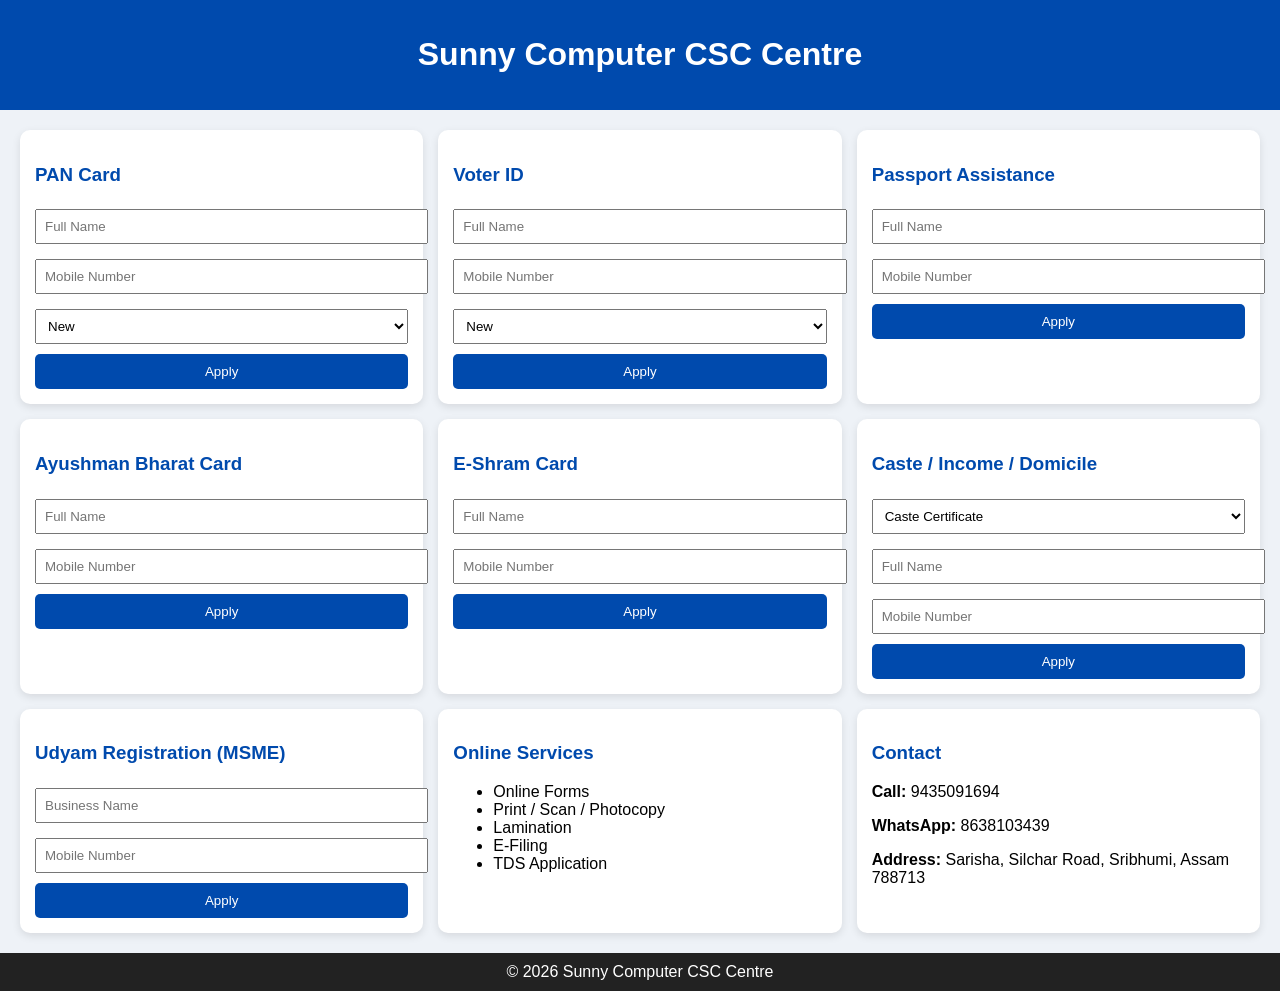
==== commit 7878012b: "Update index.html" ====
--- a/index.html
+++ b/index.html
@@ -6,52 +6,63 @@
 <title>Sunny Computer CSC Centre</title>
 
 <style>
-    body {
-        font-family: Arial, sans-serif;
-        margin: 0;
-        background: #f4f6f9;
-    }
-    header {
-        background: #0077cc;
-        color: white;
-        padding: 15px;
-        text-align: center;
-    }
-    .container {
-        padding: 20px;
-    }
-    .section {
-        background: white;
-        margin-bottom: 20px;
-        padding: 15px;
-        border-radius: 8px;
-        box-shadow: 0 2px 5px rgba(0,0,0,0.1);
-    }
-    h2 {
-        color: #0077cc;
-    }
-    input, select {
-        width: 100%;
-        padding: 8px;
-        margin: 5px 0 10px;
-    }
-    button {
-        background: #0077cc;
-        color: white;
-        padding: 10px;
-        border: none;
-        cursor: pointer;
-        border-radius: 5px;
-    }
-    button:hover {
-        background: #005fa3;
-    }
-    footer {
-        background: #222;
-        color: white;
-        text-align: center;
-        padding: 15px;
-    }
+body {
+    font-family: Arial;
+    margin: 0;
+    background: #eef2f7;
+}
+
+header {
+    background: #004aad;
+    color: white;
+    padding: 15px;
+    text-align: center;
+}
+
+.container {
+    display: grid;
+    grid-template-columns: repeat(auto-fit, minmax(300px, 1fr));
+    gap: 15px;
+    padding: 20px;
+}
+
+.card {
+    background: white;
+    padding: 15px;
+    border-radius: 10px;
+    box-shadow: 0 3px 8px rgba(0,0,0,0.1);
+}
+
+.card h3 {
+    color: #004aad;
+}
+
+input, select {
+    width: 100%;
+    padding: 8px;
+    margin: 5px 0 10px;
+}
+
+button {
+    width: 100%;
+    padding: 10px;
+    background: #004aad;
+    color: white;
+    border: none;
+    border-radius: 5px;
+    cursor: pointer;
+}
+
+button:hover {
+    background: #003080;
+}
+
+footer {
+    text-align: center;
+    background: #222;
+    color: white;
+    padding: 10px;
+}
 </style>
 
 </head>
@@ -59,85 +70,117 @@
 
 <header>
     <h1>Sunny Computer CSC Centre</h1>
-    <p>All Government Services Under One Roof</p>
 </header>
 
 <div class="container">
 
-    <!-- PAN Card -->
-    <div class="section">
-        <h2>PAN Card (New / Correction)</h2>
-        <form>
-            <input type="text" placeholder="Full Name" required>
-            <input type="text" placeholder="Mobile Number" required>
-            <select>
-                <option>New PAN</option>
-                <option>Correction</option>
-            </select>
-            <button type="submit">Submit</button>
-        </form>
-    </div>
+<!-- PAN Card -->
+<div class="card">
+    <h3>PAN Card</h3>
+    <form>
+        <input type="text" placeholder="Full Name" required>
+        <input type="text" placeholder="Mobile Number" required>
+        <select>
+            <option>New</option>
+            <option>Correction</option>
+        </select>
+        <button type="submit">Apply</button>
+    </form>
+</div>
 
-    <!-- Voter ID -->
-    <div class="section">
-        <h2>Voter ID (New / Correction)</h2>
-        <form>
-            <input type="text" placeholder="Full Name" required>
-            <input type="text" placeholder="Mobile Number" required>
-            <select>
-                <option>New Voter ID</option>
-                <option>Correction</option>
-            </select>
-            <button type="submit">Submit</button>
-        </form>
-    </div>
+<!-- Voter ID -->
+<div class="card">
+    <h3>Voter ID</h3>
+    <form>
+        <input type="text" placeholder="Full Name" required>
+        <input type="text" placeholder="Mobile Number" required>
+        <select>
+            <option>New</option>
+            <option>Correction</option>
+        </select>
+        <button type="submit">Apply</button>
+    </form>
+</div>
 
-    <!-- Passport -->
-    <div class="section">
-        <h2>Passport Application Assistance</h2>
-        <form>
-            <input type="text" placeholder="Full Name" required>
-            <input type="text" placeholder="Mobile Number" required>
-            <button type="submit">Submit</button>
-        </form>
-    </div>
+<!-- Passport -->
+<div class="card">
+    <h3>Passport Assistance</h3>
+    <form>
+        <input type="text" placeholder="Full Name" required>
+        <input type="text" placeholder="Mobile Number" required>
+        <button type="submit">Apply</button>
+    </form>
+</div>
 
-    <!-- Government Schemes -->
-    <div class="section">
-        <h2>Government Schemes</h2>
-        <ul>
-            <li>Ayushman Bharat Card</li>
-            <li>E-Shram Card</li>
-            <li>Caste Certificate</li>
-            <li>Income Certificate</li>
-            <li>Domicile Certificate</li>
-            <li>Udyam Registration (MSME)</li>
-        </ul>
-    </div>
+<!-- Ayushman -->
+<div class="card">
+    <h3>Ayushman Bharat Card</h3>
+    <form>
+        <input type="text" placeholder="Full Name" required>
+        <input type="text" placeholder="Mobile Number" required>
+        <button type="submit">Apply</button>
+    </form>
+</div>
 
-    <!-- Online Services -->
-    <div class="section">
-        <h2>Online Services</h2>
-        <ul>
-            <li>Online Forms & Government Schemes</li>
-            <li>Print, Scan, Photocopy & Lamination</li>
-            <li>E-Filing</li>
-            <li>TDS Applications</li>
-        </ul>
-    </div>
+<!-- E-Shram -->
+<div class="card">
+    <h3>E-Shram Card</h3>
+    <form>
+        <input type="text" placeholder="Full Name" required>
+        <input type="text" placeholder="Mobile Number" required>
+        <button type="submit">Apply</button>
+    </form>
+</div>
 
-    <!-- Contact -->
-    <div class="section">
-        <h2>Contact Us</h2>
-        <p><strong>Call:</strong> 9435091694</p>
-        <p><strong>WhatsApp:</strong> 8638103439</p>
-        <p><strong>Address:</strong> Sarisha, Silchar Road, Sribhumi, Assam 788713</p>
-    </div>
+<!-- Certificates -->
+<div class="card">
+    <h3>Caste / Income / Domicile</h3>
+    <form>
+        <select>
+            <option>Caste Certificate</option>
+            <option>Income Certificate</option>
+            <option>Domicile Certificate</option>
+        </select>
+        <input type="text" placeholder="Full Name" required>
+        <input type="text" placeholder="Mobile Number" required>
+        <button type="submit">Apply</button>
+    </form>
+</div>
+
+<!-- Udyam -->
+<div class="card">
+    <h3>Udyam Registration (MSME)</h3>
+    <form>
+        <input type="text" placeholder="Business Name" required>
+        <input type="text" placeholder="Mobile Number" required>
+        <button type="submit">Apply</button>
+    </form>
+</div>
+
+<!-- Online Services -->
+<div class="card">
+    <h3>Online Services</h3>
+    <ul>
+        <li>Online Forms</li>
+        <li>Print / Scan / Photocopy</li>
+        <li>Lamination</li>
+        <li>E-Filing</li>
+        <li>TDS Application</li>
+    </ul>
+</div>
+
+<!-- Contact -->
+<div class="card">
+    <h3>Contact</h3>
+    <p><b>Call:</b> 9435091694</p>
+    <p><b>WhatsApp:</b> 8638103439</p>
+    <p><b>Address:</b> Sarisha, Silchar Road, Sribhumi, Assam 788713</p>
+</div>
 
 </div>
 
 <footer>
-    <p>© 2026 Sunny Computer CSC Centre</p>
+    © 2026 Sunny Computer CSC Centre
 </footer>
 
 </body>
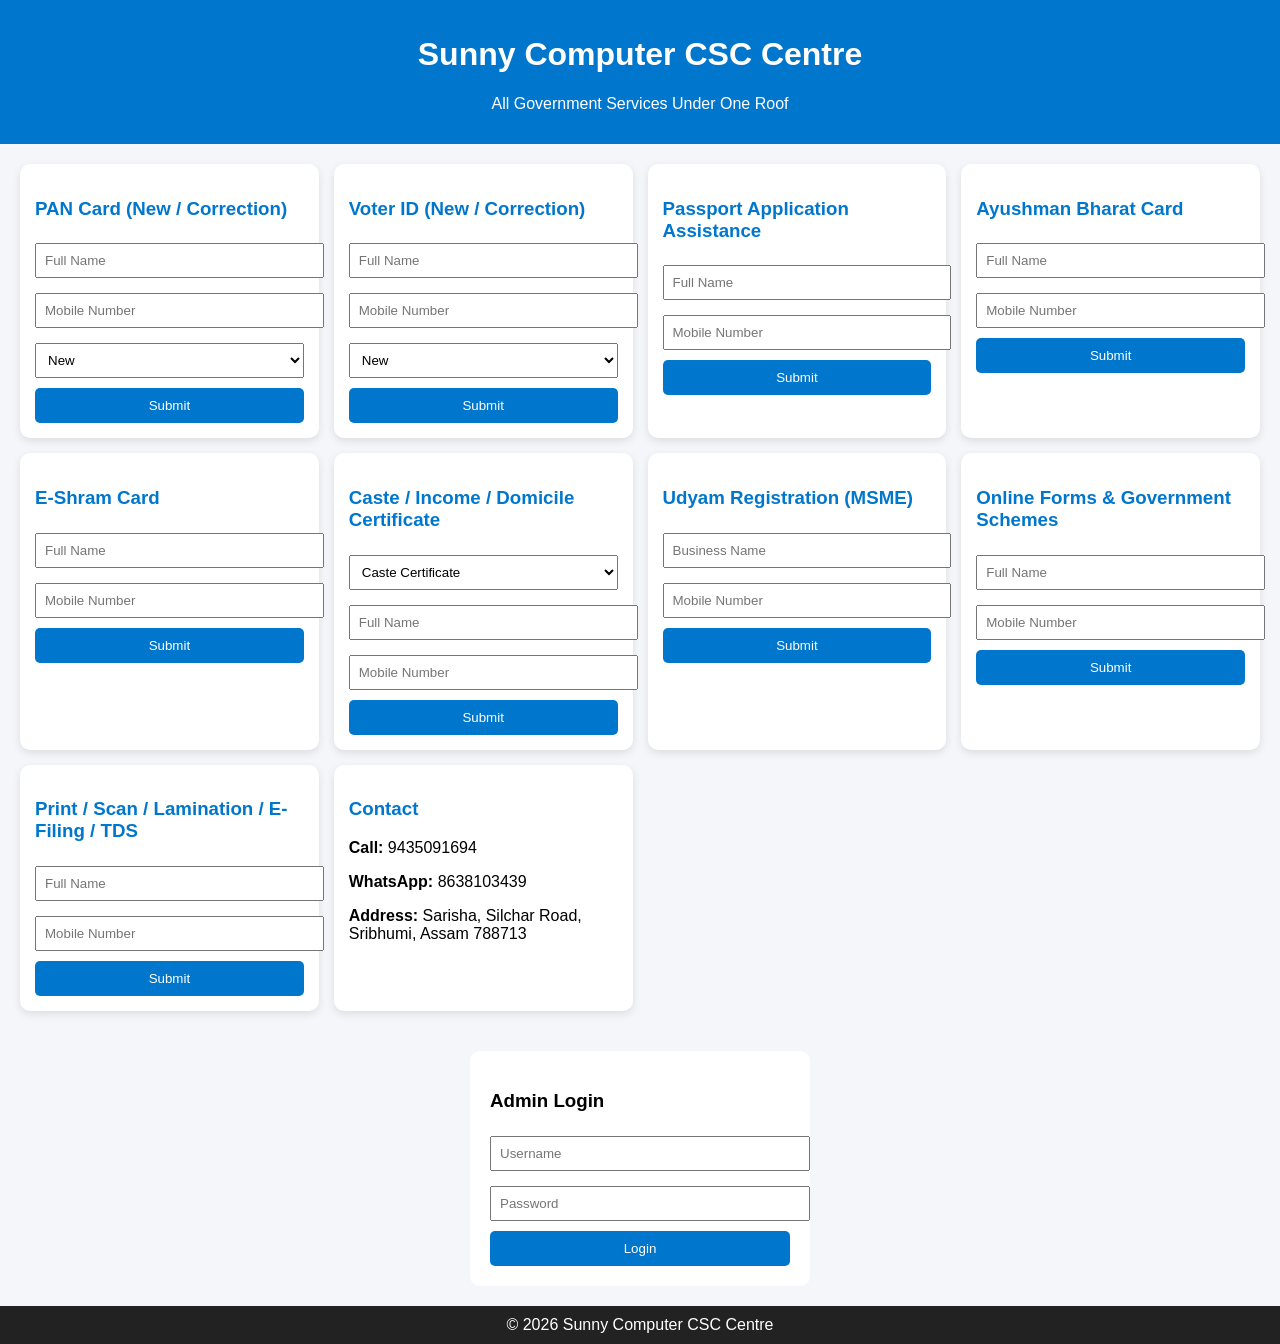
==== commit 43bf820d: "Update index.html" ====
--- a/index.html
+++ b/index.html
@@ -6,62 +6,75 @@
 <title>Sunny Computer CSC Centre</title>
 
 <style>
-body {
-    font-family: Arial;
-    margin: 0;
-    background: #eef2f7;
-}
+body { font-family: Arial; margin:0; background:#f4f6f9; }
 
 header {
-    background: #004aad;
-    color: white;
-    padding: 15px;
-    text-align: center;
+    background:#0077cc;
+    color:white;
+    text-align:center;
+    padding:15px;
 }
 
 .container {
-    display: grid;
-    grid-template-columns: repeat(auto-fit, minmax(300px, 1fr));
-    gap: 15px;
-    padding: 20px;
+    display:grid;
+    grid-template-columns:repeat(auto-fit,minmax(280px,1fr));
+    gap:15px;
+    padding:20px;
 }
 
 .card {
-    background: white;
-    padding: 15px;
-    border-radius: 10px;
-    box-shadow: 0 3px 8px rgba(0,0,0,0.1);
-}
-
-.card h3 {
-    color: #004aad;
-}
+    background:white;
+    padding:15px;
+    border-radius:10px;
+    box-shadow:0 3px 8px rgba(0,0,0,0.1);
+}
+
+.card h3 { color:#0077cc; }
 
 input, select {
-    width: 100%;
-    padding: 8px;
-    margin: 5px 0 10px;
+    width:100%;
+    padding:8px;
+    margin:5px 0 10px;
 }
 
 button {
-    width: 100%;
-    padding: 10px;
-    background: #004aad;
-    color: white;
-    border: none;
-    border-radius: 5px;
-    cursor: pointer;
-}
-
-button:hover {
-    background: #003080;
+    width:100%;
+    padding:10px;
+    background:#0077cc;
+    color:white;
+    border:none;
+    border-radius:5px;
+    cursor:pointer;
+}
+
+button:hover { background:#005fa3; }
+
+.login-box {
+    max-width:300px;
+    margin:20px auto;
+    background:white;
+    padding:20px;
+    border-radius:10px;
+}
+
+#adminPanel { display:none; padding:20px; }
+
+table {
+    width:100%;
+    border-collapse:collapse;
+    background:white;
+}
+
+th, td {
+    border:1px solid #ccc;
+    padding:10px;
 }
 
 footer {
-    text-align: center;
-    background: #222;
-    color: white;
-    padding: 10px;
+    background:#222;
+    color:white;
+    text-align:center;
+    padding:10px;
 }
 </style>
 
@@ -70,118 +83,192 @@
 
 <header>
     <h1>Sunny Computer CSC Centre</h1>
+    <p>All Government Services Under One Roof</p>
 </header>
 
 <div class="container">
 
-<!-- PAN Card -->
-<div class="card">
-    <h3>PAN Card</h3>
-    <form>
-        <input type="text" placeholder="Full Name" required>
-        <input type="text" placeholder="Mobile Number" required>
-        <select>
-            <option>New</option>
-            <option>Correction</option>
-        </select>
-        <button type="submit">Apply</button>
-    </form>
-</div>
-
-<!-- Voter ID -->
-<div class="card">
-    <h3>Voter ID</h3>
-    <form>
-        <input type="text" placeholder="Full Name" required>
-        <input type="text" placeholder="Mobile Number" required>
-        <select>
-            <option>New</option>
-            <option>Correction</option>
-        </select>
-        <button type="submit">Apply</button>
-    </form>
+<!-- PAN -->
+<div class="card">
+<h3>PAN Card (New / Correction)</h3>
+<form onsubmit="saveData(event,'PAN Card')">
+<input type="text" placeholder="Full Name" required>
+<input type="text" placeholder="Mobile Number" required>
+<select>
+<option>New</option>
+<option>Correction</option>
+</select>
+<button>Submit</button>
+</form>
+</div>
+
+<!-- Voter -->
+<div class="card">
+<h3>Voter ID (New / Correction)</h3>
+<form onsubmit="saveData(event,'Voter ID')">
+<input type="text" placeholder="Full Name" required>
+<input type="text" placeholder="Mobile Number" required>
+<select>
+<option>New</option>
+<option>Correction</option>
+</select>
+<button>Submit</button>
+</form>
 </div>
 
 <!-- Passport -->
 <div class="card">
-    <h3>Passport Assistance</h3>
-    <form>
-        <input type="text" placeholder="Full Name" required>
-        <input type="text" placeholder="Mobile Number" required>
-        <button type="submit">Apply</button>
-    </form>
+<h3>Passport Application Assistance</h3>
+<form onsubmit="saveData(event,'Passport')">
+<input type="text" placeholder="Full Name" required>
+<input type="text" placeholder="Mobile Number" required>
+<button>Submit</button>
+</form>
 </div>
 
 <!-- Ayushman -->
 <div class="card">
-    <h3>Ayushman Bharat Card</h3>
-    <form>
-        <input type="text" placeholder="Full Name" required>
-        <input type="text" placeholder="Mobile Number" required>
-        <button type="submit">Apply</button>
-    </form>
+<h3>Ayushman Bharat Card</h3>
+<form onsubmit="saveData(event,'Ayushman')">
+<input type="text" placeholder="Full Name" required>
+<input type="text" placeholder="Mobile Number" required>
+<button>Submit</button>
+</form>
 </div>
 
 <!-- E-Shram -->
 <div class="card">
-    <h3>E-Shram Card</h3>
-    <form>
-        <input type="text" placeholder="Full Name" required>
-        <input type="text" placeholder="Mobile Number" required>
-        <button type="submit">Apply</button>
-    </form>
+<h3>E-Shram Card</h3>
+<form onsubmit="saveData(event,'E-Shram')">
+<input type="text" placeholder="Full Name" required>
+<input type="text" placeholder="Mobile Number" required>
+<button>Submit</button>
+</form>
 </div>
 
 <!-- Certificates -->
 <div class="card">
-    <h3>Caste / Income / Domicile</h3>
-    <form>
-        <select>
-            <option>Caste Certificate</option>
-            <option>Income Certificate</option>
-            <option>Domicile Certificate</option>
-        </select>
-        <input type="text" placeholder="Full Name" required>
-        <input type="text" placeholder="Mobile Number" required>
-        <button type="submit">Apply</button>
-    </form>
+<h3>Caste / Income / Domicile Certificate</h3>
+<form onsubmit="saveData(event,'Certificate')">
+<select>
+<option>Caste Certificate</option>
+<option>Income Certificate</option>
+<option>Domicile Certificate</option>
+</select>
+<input type="text" placeholder="Full Name" required>
+<input type="text" placeholder="Mobile Number" required>
+<button>Submit</button>
+</form>
 </div>
 
 <!-- Udyam -->
 <div class="card">
-    <h3>Udyam Registration (MSME)</h3>
-    <form>
-        <input type="text" placeholder="Business Name" required>
-        <input type="text" placeholder="Mobile Number" required>
-        <button type="submit">Apply</button>
-    </form>
+<h3>Udyam Registration (MSME)</h3>
+<form onsubmit="saveData(event,'Udyam')">
+<input type="text" placeholder="Business Name" required>
+<input type="text" placeholder="Mobile Number" required>
+<button>Submit</button>
+</form>
 </div>
 
 <!-- Online Services -->
 <div class="card">
-    <h3>Online Services</h3>
-    <ul>
-        <li>Online Forms</li>
-        <li>Print / Scan / Photocopy</li>
-        <li>Lamination</li>
-        <li>E-Filing</li>
-        <li>TDS Application</li>
-    </ul>
+<h3>Online Forms & Government Schemes</h3>
+<form onsubmit="saveData(event,'Online Service')">
+<input type="text" placeholder="Full Name" required>
+<input type="text" placeholder="Mobile Number" required>
+<button>Submit</button>
+</form>
+</div>
+
+<!-- Print & Others -->
+<div class="card">
+<h3>Print / Scan / Lamination / E-Filing / TDS</h3>
+<form onsubmit="saveData(event,'Print Service')">
+<input type="text" placeholder="Full Name" required>
+<input type="text" placeholder="Mobile Number" required>
+<button>Submit</button>
+</form>
 </div>
 
 <!-- Contact -->
 <div class="card">
-    <h3>Contact</h3>
-    <p><b>Call:</b> 9435091694</p>
-    <p><b>WhatsApp:</b> 8638103439</p>
-    <p><b>Address:</b> Sarisha, Silchar Road, Sribhumi, Assam 788713</p>
-</div>
-
+<h3>Contact</h3>
+<p><b>Call:</b> 9435091694</p>
+<p><b>WhatsApp:</b> 8638103439</p>
+<p><b>Address:</b> Sarisha, Silchar Road, Sribhumi, Assam 788713</p>
+</div>
+
+</div>
+
+<!-- ADMIN LOGIN -->
+<div class="login-box">
+<h3>Admin Login</h3>
+<input type="text" id="username" placeholder="Username">
+<input type="password" id="password" placeholder="Password">
+<button onclick="login()">Login</button>
+</div>
+
+<!-- ADMIN PANEL -->
+<div id="adminPanel">
+<h2 style="text-align:center;">Customer Details</h2>
+<table>
+<thead>
+<tr>
+<th>Service</th>
+<th>Name</th>
+<th>Mobile</th>
+</tr>
+</thead>
+<tbody id="dataTable"></tbody>
+</table>
 </div>
 
 <footer>
-    © 2026 Sunny Computer CSC Centre
+© 2026 Sunny Computer CSC Centre
 </footer>
+
+<script>
+function saveData(e, service){
+e.preventDefault();
+let form = e.target;
+let name = form[0].value;
+let mobile = form[1].value;
+
+let data = JSON.parse(localStorage.getItem("customers")) || [];
+data.push({service,name,mobile});
+localStorage.setItem("customers", JSON.stringify(data));
+
+alert("Submitted Successfully!");
+form.reset();
+}
+
+function login(){
+let u=document.getElementById("username").value;
+let p=document.getElementById("password").value;
+
+if(u==="CSCSUNNY" && p==="12345"){
+document.getElementById("adminPanel").style.display="block";
+loadData();
+}else{
+alert("Wrong Login!");
+}
+}
+
+function loadData(){
+let data=JSON.parse(localStorage.getItem("customers"))||[];
+let table=document.getElementById("dataTable");
+table.innerHTML="";
+
+data.forEach(d=>{
+table.innerHTML+=`<tr>
+<td>${d.service}</td>
+<td>${d.name}</td>
+<td>${d.mobile}</td>
+</tr>`;
+});
+}
+</script>
 
 </body>
 </html>
